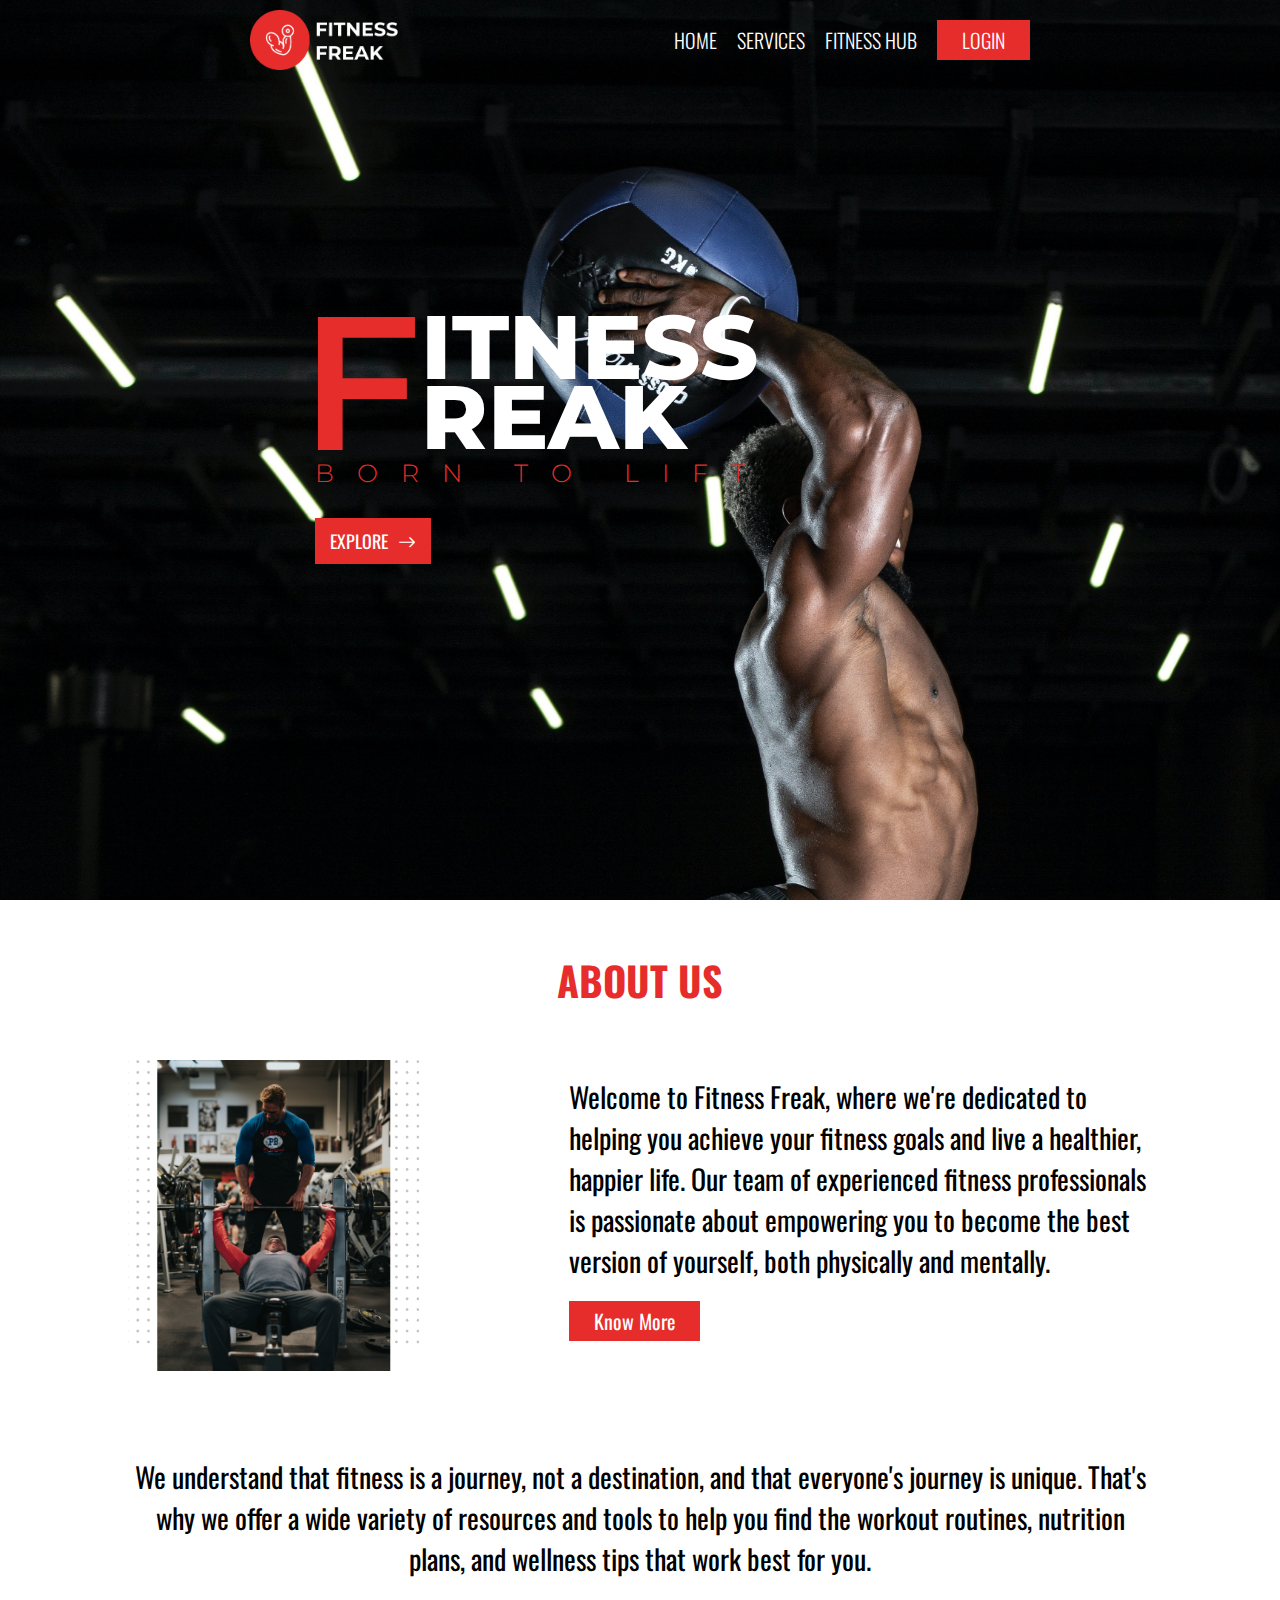
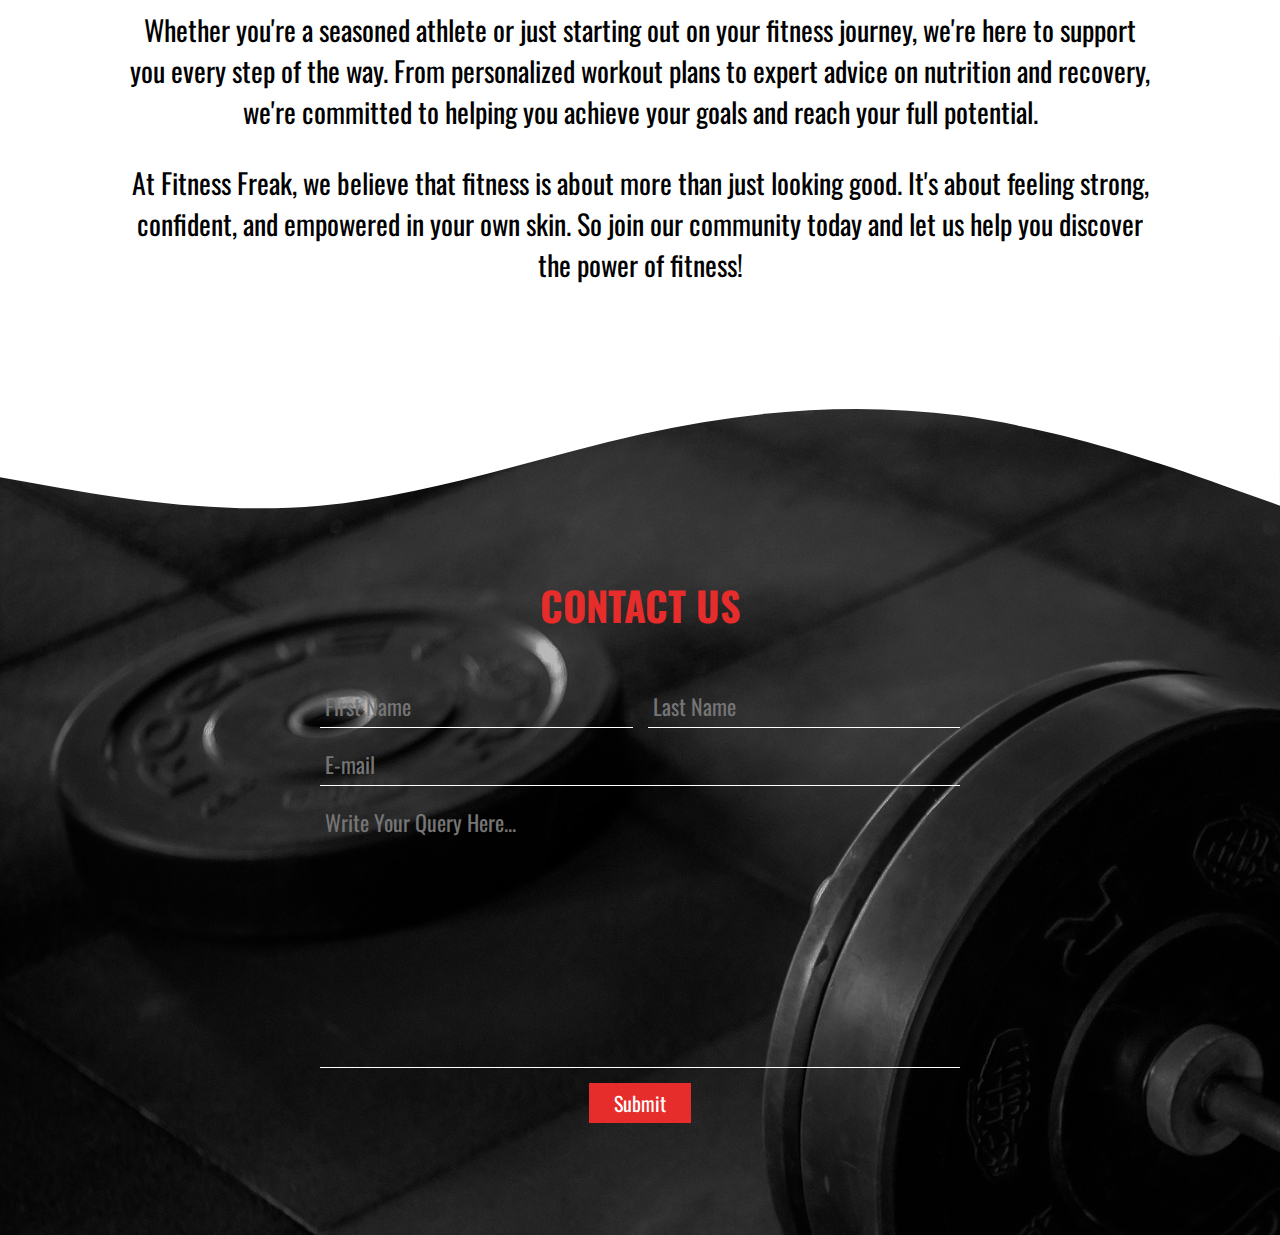
==== index.html @ 58408bea "first commit" ====
<!DOCTYPE html>
<html lang="en">
<head>
    <meta charset="UTF-8">
    <meta http-equiv="X-UA-Compatible" content="IE=edge">
    <meta name="viewport" content="width=device-width, initial-scale=1.0">
    <title>FITNESS FREAK</title>
    <link rel="stylesheet" href="styles/index.css">
</head>
<body>
    
    <div class="section-1">
        <nav>
            <img id="logo" src="/images/logo.png" alt="" srcset="">
            <ul>
                <li><a href="/">HOME</a></li>
                <li><a href="/services.html">SERVICES</a></li>
                <li><a href="/fitnessHub.html">FITNESS HUB</a></li>
                <li><a href="/login.html">LOGIN</a></li>
            </ul>
        </nav>
        <div class="hero-container">
            <div class="text-container">
                <span class="F">F</span>
                <div class="inner-text-container">
                    <span class="itness">ITNESS</span>
                    <span class="reak">REAK</span>
                </div>
            </div>
            <span class="tagline">BORN TO LIFT</span>
            <button class="hero-button">EXPLORE <i class="bi bi-arrow-right"></i></button>
        </div>
    </div>
    <div class="section-2">
        <div class="section-2-wrapper">
            <div class="about-us-container">
                <h1>ABOUT US</h1>
                <div class="about-us">
                    <div class="about-us-image">
                        <img src="/images/pattern.png" alt="pattern">
                        <img src="/images/aboutUs.jpg" class="about-us-overlay-image" alt="">

                    </div>
                    <div class="about-us-data">
                        <p>Welcome to Fitness Freak, where we're dedicated to helping you achieve your fitness goals and live a healthier, happier life. Our team of experienced fitness professionals is passionate about empowering you to become the best version of yourself, both physically and mentally.
                        </p>
                        <button class="about-us-know-more">Know More</button>
                    </div>
                </div>
                <div class="about-us-container-2">
                    <p>We understand that fitness is a journey, not a destination, and that everyone's journey is unique. That's why we offer a wide variety of resources and tools to help you find the workout routines, nutrition plans, and wellness tips that work best for you.</p>
                    <p>Whether you're a seasoned athlete or just starting out on your fitness journey, we're here to support you every step of the way. From personalized workout plans to expert advice on nutrition and recovery, we're committed to helping you achieve your goals and reach your full potential.</p>
                    <p>At Fitness Freak, we believe that fitness is about more than just looking good. It's about feeling strong, confident, and empowered in your own skin. So join our community today and let us help you discover the power of fitness!</p>
                </div>
            </div>
        </div>
    </div>
    <div class="section-3">
        <svg xmlns="http://www.w3.org/2000/svg" viewBox="0 0 1440 320"><path fill="#fff" fill-opacity="1" d="M0,160L60,170.7C120,181,240,203,360,192C480,181,600,139,720,112C840,85,960,75,1080,90.7C1200,107,1320,149,1380,170.7L1440,192L1440,0L1380,0C1320,0,1200,0,1080,0C960,0,840,0,720,0C600,0,480,0,360,0C240,0,120,0,60,0L0,0Z"></path></svg>
        <div class="section-3-wrapper">
            <div class="contact-us-container">
                <h1>CONTACT US</h1>
                <form action="" class="contact-us">
                    <div class="input-wrapper">
                        <input type="text" placeholder="First Name" required>
                        <input type="text" placeholder="Last Name" required>
                    </div>
                    <input type="email" placeholder="E-mail" required>
                    <textarea name="" id="" cols="30" rows="8" placeholder="Write Your Query Here..."></textarea>
                    <button class="contact-us-submit">Submit</button>
                </form> 
    
            </div>
        </div>
    </div>
    <footer>
        
    </footer>
</body>
</html>
---- styles/index.css ----
@import url('https://fonts.googleapis.com/css2?family=Montserrat:wght@100;200;300;400;500;600;800&family=Oswald:wght@200;300;400;500&display=swap');
@import url("https://cdn.jsdelivr.net/npm/bootstrap-icons@1.10.4/font/bootstrap-icons.css");

:root{
    --main : #E62D2B;
}
*{
    padding: 0;
    margin: 0;
    font-family: 'Oswald', sans-serif;
    box-sizing: border-box;
}
nav{
    display: flex;
    justify-content: space-between;
    align-items: center;
    height: 80px;
    background-color: transparent;
    padding: 0 250px;
}
nav #logo{
    width: 150px;
}
nav ul{
    display: flex;
    align-items: center;
    gap: 20px;
    text-decoration: none;
}
nav ul li {
    font-size: 20px;
    font-weight: 300;
    list-style: none;
    
}
nav ul li a{
    color: white;
    text-decoration: none;
    
}
nav ul li:last-child{
    background-color: var(--main);
    color: white;
    padding: 0px 20px;
    border: 5px solid var(--main);
}
.section-1{
    width: 100%;
    height:100vh;
    background-image:url(/images/hero.jpg) ;
    background-size: cover;
    background-position: center;
}
.hero-container{
    width: max-content;
    height: calc(100% - 80px);
    display: flex;
    flex-direction: column;
    justify-content: center;
    align-items: flex-start;
    padding: 0 250px;
    
}
.text-container{
    width: auto;
    height: auto;
    display: flex;
    align-items: center;
    margin-top: -150px;
    margin-left: 50px;

}
.text-container .F{
    font-size: 190px;
    font-family: 'Montserrat', sans-serif;
    font-weight: 600;
    color: var(--main);
    
}
.inner-text-container{
    display: flex;
    flex-direction: column;
}
.inner-text-container .itness , .inner-text-container .reak{
    font-size: 90px;
    font-family: 'Montserrat', sans-serif;
    font-weight: 800;
    line-height: 70px;
    color: white;
}
.tagline{
    color: var(--main);
    font-family: 'Montserrat', sans-serif;
    font-weight: 300;
    font-size: 25px;
    letter-spacing: 23px;
    margin-left: 65px;
    margin-top: -40px;
}
.hero-button{
    background-color: var(--main);
    margin-left: 65px;
    margin-top: 30px;
    color: white;
    padding: 5px 10px;
    font-size: 18px;
    border: 5px solid var(--main);
    cursor: pointer;
    display: flex;
    gap: 10px;
    transition: 0.5s ease-in-out;
}
.hero-button:hover{
    gap: 25px;
}
.section-2{
    width: 100%;
    min-height: 100vh;
    
}
.section-2-wrapper{
    width: 80%;
    margin: 0 auto; 
}
.about-us-container,.contact-us-container{
    display: flex;
    justify-content: center;
    align-items: center;
    flex-direction: column;
    padding: 50px 0;
}
.about-us-container h1, .contact-us-container h1{
    color: var(--main);
    font-size: 40px;
}
.about-us{
    display: flex;
    width: 100%;
    justify-content: space-between;
    gap: 150px;
    margin: 50px 0;

}
.about-us-image{
    width: 50%;
    position: relative;
}
.about-us-image img{
    width: 100%;
}
.about-us-image .about-us-overlay-image{
    position: absolute;
    left: -10%;
    width: 80%;
    height: 105%;
    object-fit: cover;
    object-position: top;
    transform: translate(25%,0);
}
.about-us-data{
    
    width: 100%;
    display: flex;
    justify-content: center;
    flex-direction: column;
    gap: 20px;
}
.about-us-know-more{
    background-color: var(--main);
    color: white;
    padding: 0px 20px;
    border: 5px solid var(--main);
    width: fit-content;
    font-size: 20px;
    cursor: pointer;
}
.about-us-data p {
    font-size: 28px;
}
.about-us-container-2{
    display: flex;
    flex-direction: column;
    justify-content: center;
    align-items: center;
    margin-top: 50px;
}
.about-us-container-2 p {
    font-size: 28px;
    text-align: center;
}
.about-us-container-2 > *:not(:last-child) {
    margin-bottom: 30px;
}
.section-3{
    min-height: 100vh;
    width: 100%;
    background-image: url(/images/contact.png);
}
.section-3-wrapper{
    width: 50%;
    margin: 0 auto;
    
}
.contact-us{
    display: flex;
    flex-direction: column;
    justify-content: center;
    align-items: center;
    width: 100%;
    height: 100%;
    margin-top: 50px;
    gap: 15px;
}
.input-wrapper{
    display: flex;
    flex-direction: row;
    width: 100%;
    gap: 15px;

}
.contact-us input, .contact-us textarea{
    width: 100%;
}
.contact-us textarea{
    height: 50%;
}
.contact-us input, .contact-us textarea{
    background: transparent;
    border: none;
    border-bottom: 1px solid white;
    padding: 5px 5px;
    font-size: 22px;
    color: white;
    resize: none;
    outline: none;
}
.contact-us-container{
    margin-top: -100px;
    height: 100%;
}
.contact-us-submit{
    background-color: var(--main);
    color: white;
    padding: 0px 20px;
    border: 5px solid var(--main);
    width: fit-content;
    font-size: 20px;
    cursor: pointer;
}
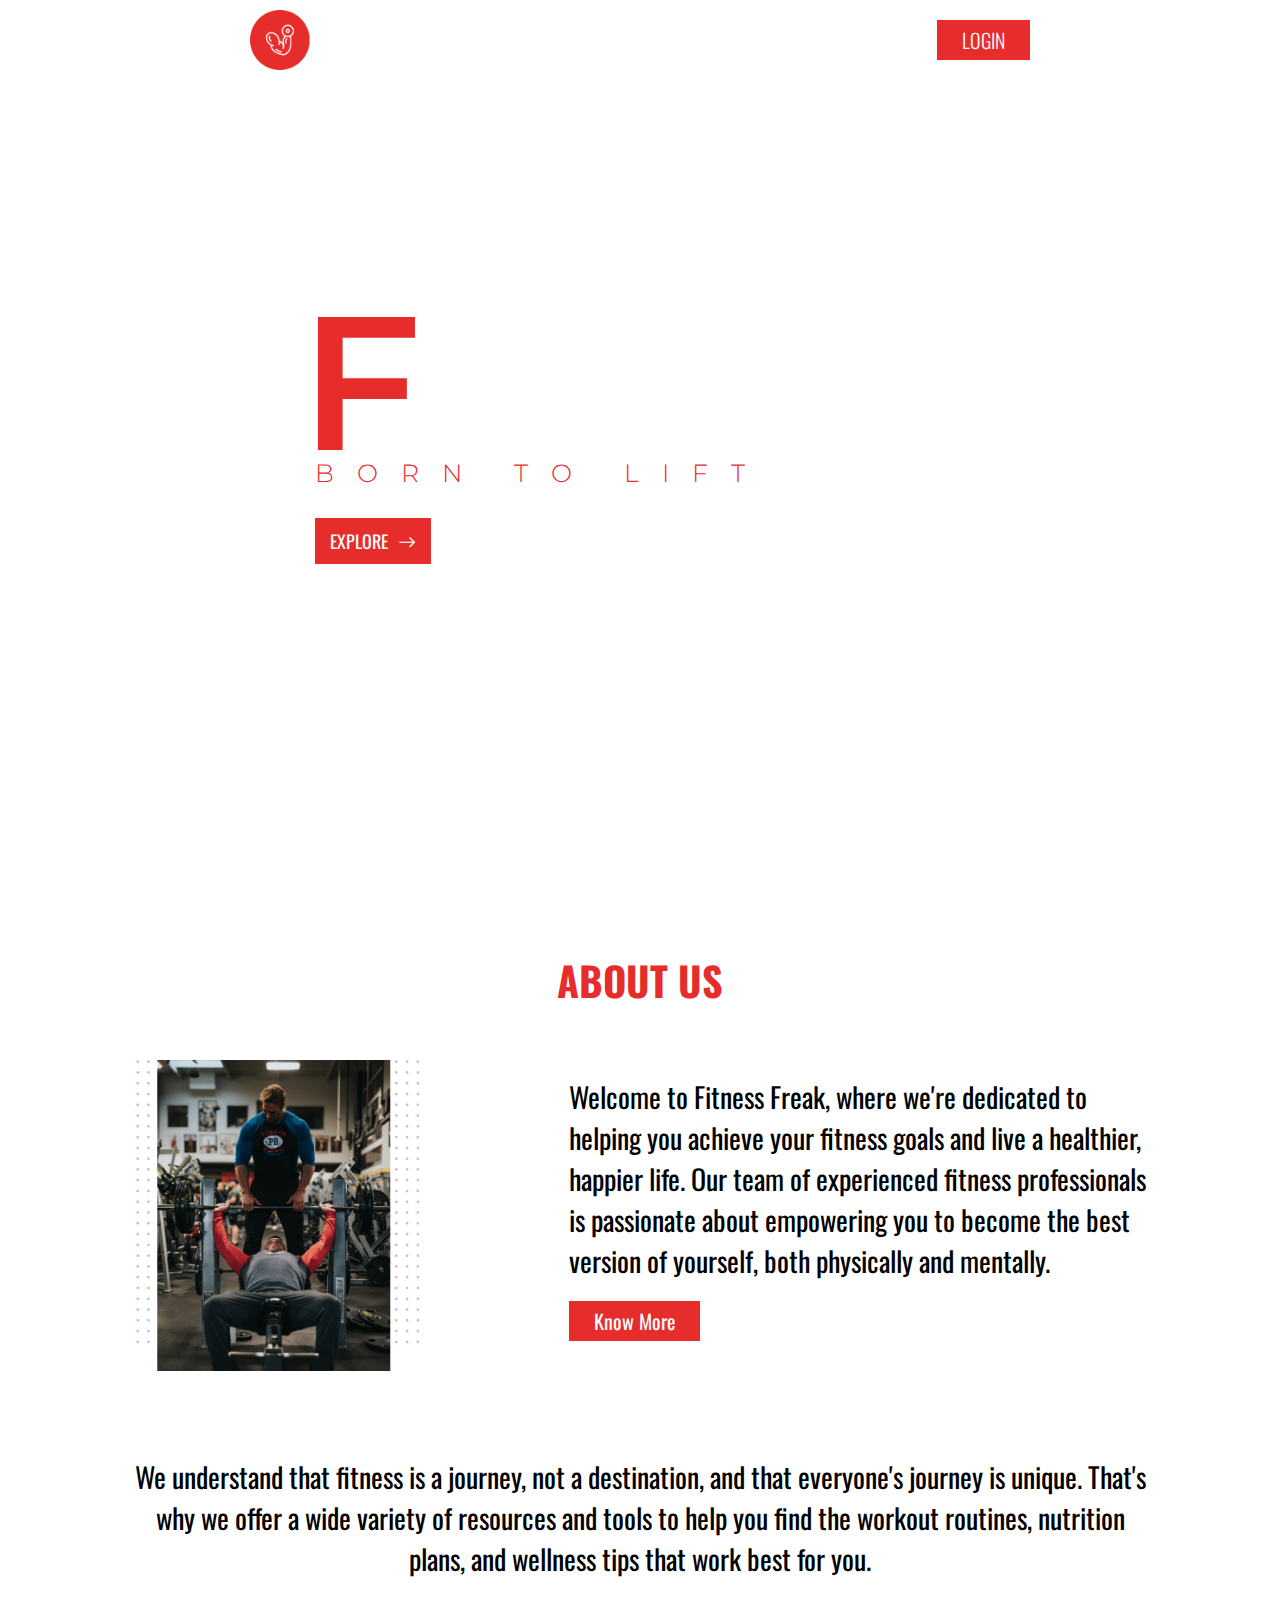
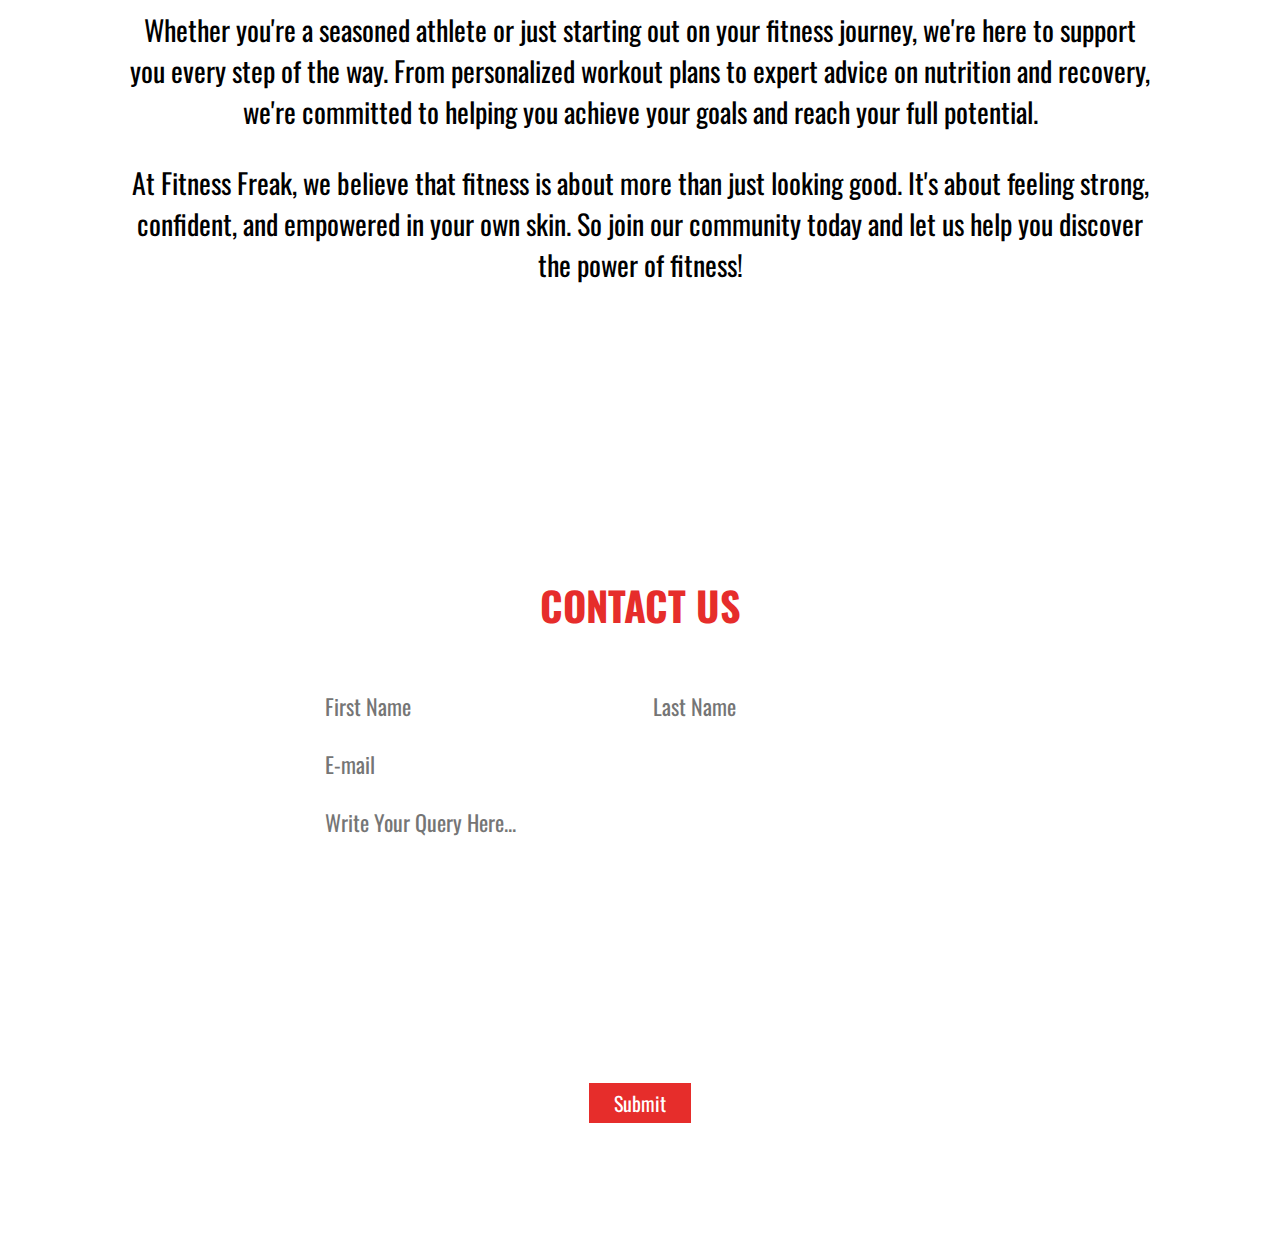
==== commit 9d28ff2a: "images commit" ====
--- a/index.html
+++ b/index.html
@@ -11,12 +11,12 @@
     
     <div class="section-1">
         <nav>
-            <img id="logo" src="/images/logo.png" alt="" srcset="">
+            <img id="logo" src="images/logo.png" alt="" srcset="">
             <ul>
                 <li><a href="/">HOME</a></li>
-                <li><a href="/services.html">SERVICES</a></li>
-                <li><a href="/fitnessHub.html">FITNESS HUB</a></li>
-                <li><a href="/login.html">LOGIN</a></li>
+                <li><a href="services.html">SERVICES</a></li>
+                <li><a href="fitnessHub.html">FITNESS HUB</a></li>
+                <li><a href="login.html">LOGIN</a></li>
             </ul>
         </nav>
         <div class="hero-container">
@@ -37,8 +37,8 @@
                 <h1>ABOUT US</h1>
                 <div class="about-us">
                     <div class="about-us-image">
-                        <img src="/images/pattern.png" alt="pattern">
-                        <img src="/images/aboutUs.jpg" class="about-us-overlay-image" alt="">
+                        <img src="images/pattern.png" alt="pattern">
+                        <img src="images/aboutUs.jpg" class="about-us-overlay-image" alt="">
 
                     </div>
                     <div class="about-us-data">
@@ -74,7 +74,7 @@
         </div>
     </div>
     <footer>
-        
+
     </footer>
 </body>
 </html>--- a/styles/index.css
+++ b/styles/index.css
@@ -47,7 +47,7 @@
 .section-1{
     width: 100%;
     height:100vh;
-    background-image:url(/images/hero.jpg) ;
+    background-image:url(images/hero.jpg) ;
     background-size: cover;
     background-position: center;
 }
@@ -194,7 +194,7 @@
 .section-3{
     min-height: 100vh;
     width: 100%;
-    background-image: url(/images/contact.png);
+    background-image: url(images/contact.png);
 }
 .section-3-wrapper{
     width: 50%;
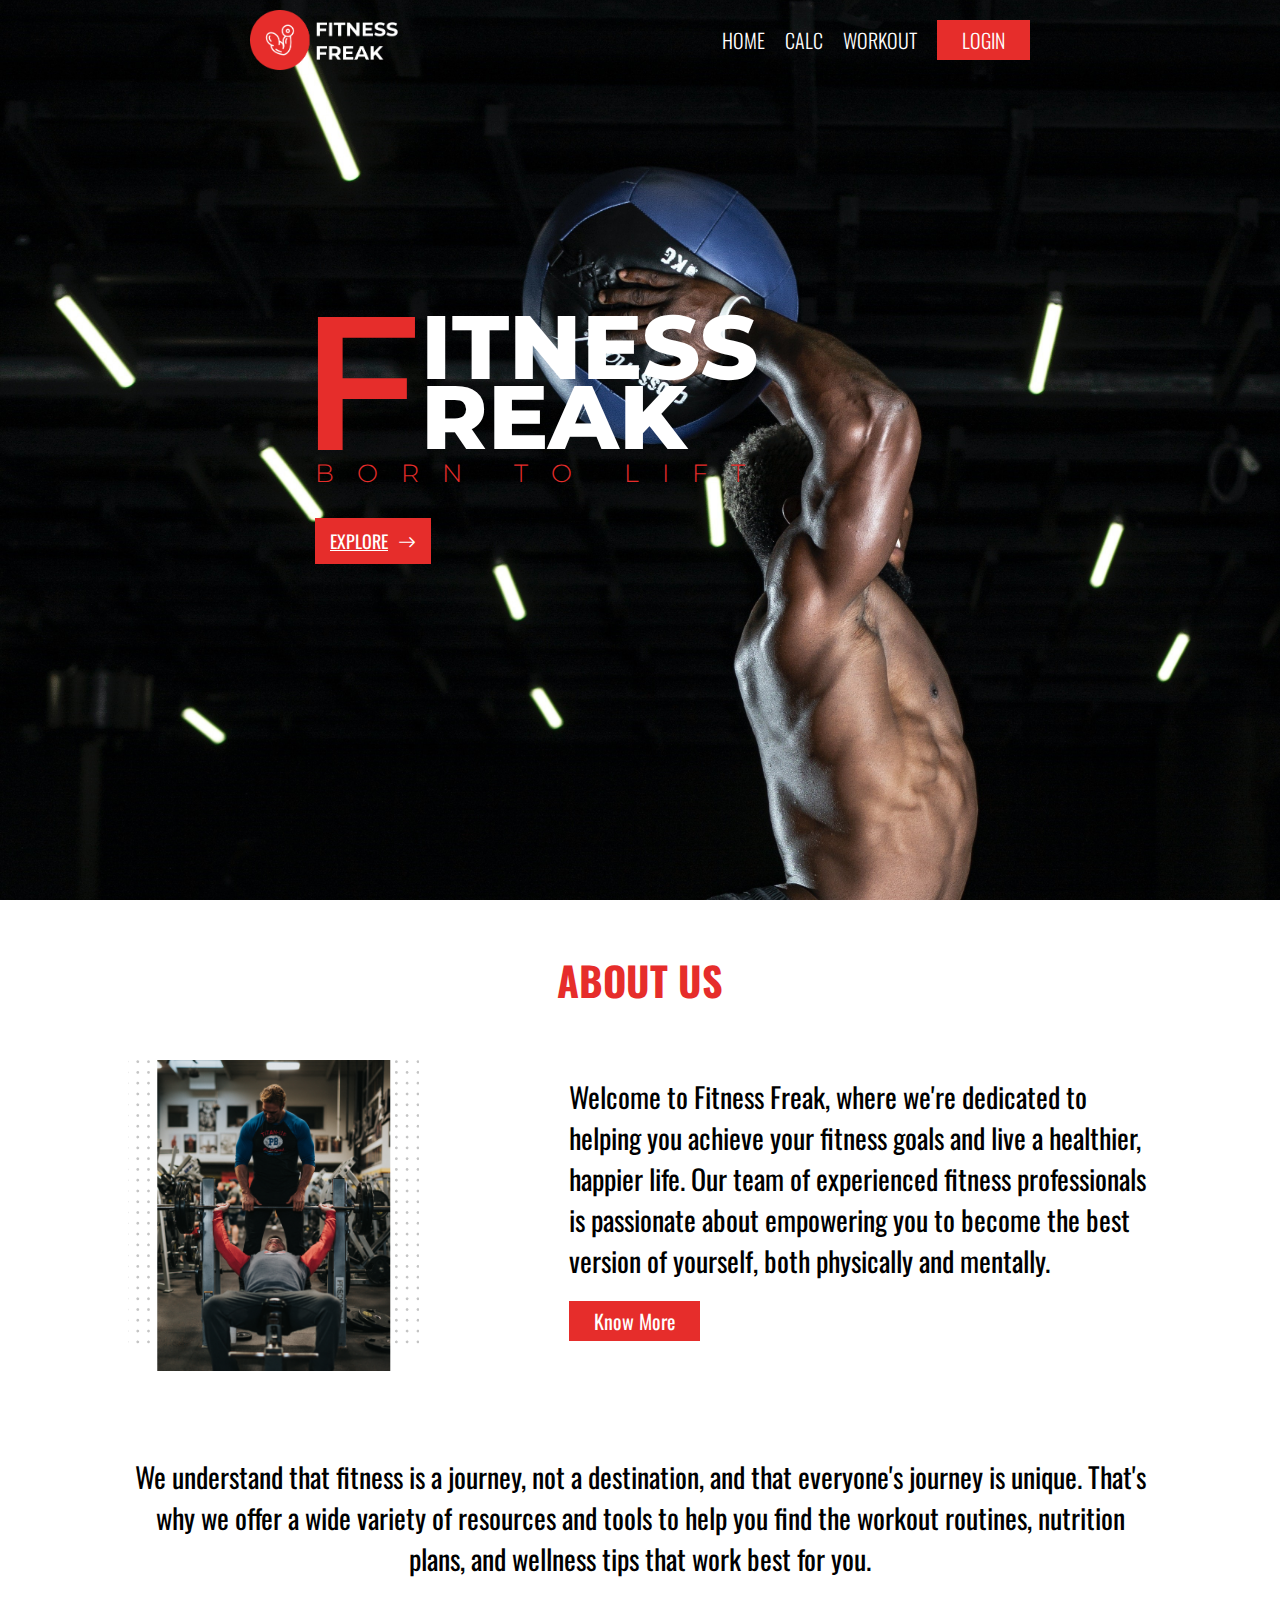
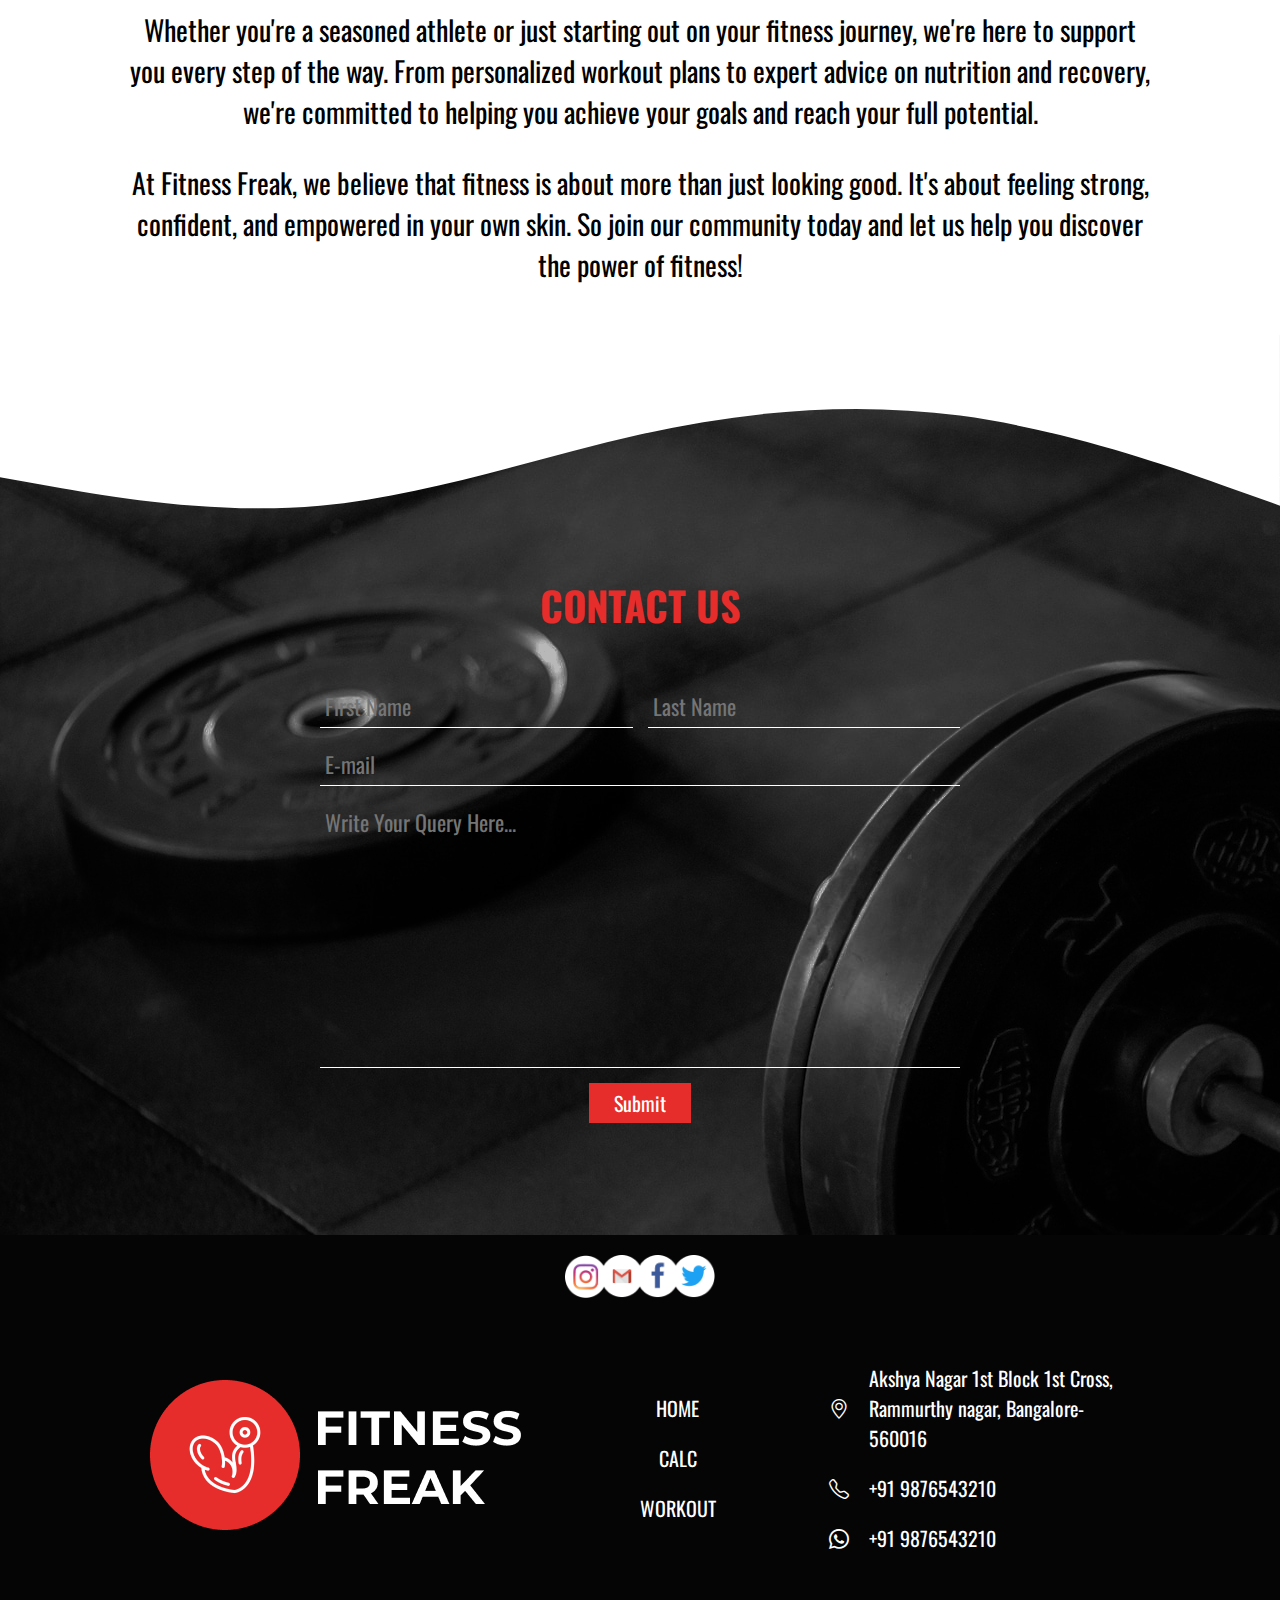
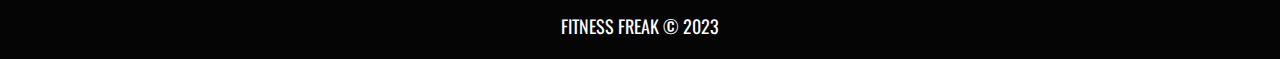
==== commit cfddc0ba: "final commit" ====
--- a/index.html
+++ b/index.html
@@ -13,12 +13,12 @@
         <nav>
             <img id="logo" src="images/logo.png" alt="" srcset="">
             <ul>
-                <li><a href="/">HOME</a></li>
-                <li><a href="services.html">SERVICES</a></li>
-                <li><a href="fitnessHub.html">FITNESS HUB</a></li>
+                <li><a href="index.html">HOME</a></li>
+                <li><a href="services.html">CALC</a></li>
+                <li><a href="workout.html">WORKOUT</a></li>
                 <li><a href="login.html">LOGIN</a></li>
             </ul>
-        </nav>
+          </nav>
         <div class="hero-container">
             <div class="text-container">
                 <span class="F">F</span>
@@ -28,10 +28,10 @@
                 </div>
             </div>
             <span class="tagline">BORN TO LIFT</span>
-            <button class="hero-button">EXPLORE <i class="bi bi-arrow-right"></i></button>
+            <a href="#section-2" class="hero-button" >EXPLORE <i class="bi bi-arrow-right"></i></a>
         </div>
     </div>
-    <div class="section-2">
+    <div class="section-2" id="section-2">
         <div class="section-2-wrapper">
             <div class="about-us-container">
                 <h1>ABOUT US</h1>
@@ -74,7 +74,34 @@
         </div>
     </div>
     <footer>
-
+        <div class="socials">
+            <img class="footer-socials-img" src="images/Group 8.png" alt="" srcset="">
+        </div>
+        <div class="footer-container">
+            <div class="footer-logo">
+                <img src="images/logo.png" alt="" srcset="">
+            </div>  
+            <div class="footer-links">
+                <a href="index.html">HOME</a>
+                <a href="services.html">CALC</a>
+                <a href="workout.html">WORKOUT</a>
+            </div>
+            <div class="footer-contacts">
+                <div class="contacts-wrapper">
+                    <i class="bi bi-geo-alt"></i>
+                    <span>Akshya Nagar 1st Block 1st Cross, Rammurthy nagar, Bangalore-560016</span>
+                </div>
+                <div class="contacts-wrapper">
+                    <i class="bi bi-telephone"></i>
+                    <span>+91 9876543210</span>
+                </div>
+                <div class="contacts-wrapper">
+                    <i class="bi bi-whatsapp"></i>
+                    <span> +91 9876543210</span>
+                </div>
+            </div>
+        </div>
+        <span class="copywright">FITNESS FREAK © 2023</span>
     </footer>
 </body>
-</html>+</html>
--- a/styles/index.css
+++ b/styles/index.css
@@ -10,6 +10,9 @@
     font-family: 'Oswald', sans-serif;
     box-sizing: border-box;
 }
+html{
+    scroll-behavior: smooth;
+}
 nav{
     display: flex;
     justify-content: space-between;
@@ -47,7 +50,7 @@
 .section-1{
     width: 100%;
     height:100vh;
-    background-image:url(images/hero.jpg) ;
+    background-image:url(../images/hero.jpg) ;
     background-size: cover;
     background-position: center;
 }
@@ -194,7 +197,7 @@
 .section-3{
     min-height: 100vh;
     width: 100%;
-    background-image: url(images/contact.png);
+    background-image: url(../images/contact.png);
 }
 .section-3-wrapper{
     width: 50%;
@@ -246,4 +249,59 @@
     width: fit-content;
     font-size: 20px;
     cursor: pointer;
+}
+footer{
+    background-color: rgb(5, 5, 5);
+    display: flex;
+    flex-direction: column;
+    width: 100%;
+    height: auto;
+    justify-content: center;
+    align-items: center;
+    padding: 20px 150px;
+}
+.footer-socials-img{
+    width: 150px;
+}
+.footer-container{
+    display: flex;
+    flex-direction: row;
+    justify-content: center;
+    align-items: center;
+    width: 100%;
+    margin: 50px 0;
+}
+.footer-logo,.footer-links,.footer-contacts{
+    width: 100%;
+}
+.footer-links,.footer-contacts{
+    display: flex;
+    flex-direction: column;
+    justify-content: center;
+    align-items: center;
+    height: 100%;
+}
+.footer-links a{
+    padding: 10px 0;
+    text-decoration: none;
+    color: white;
+    font-size: 20px;
+}
+.footer-contacts {
+    align-items: flex-start;
+    height: 100%;
+}
+.contacts-wrapper{
+    display: flex;
+    flex-direction: row;
+    justify-content: start;
+    align-items: center;
+    color: white;
+    gap: 50px 20px;
+    padding: 10px 0;
+    font-size: 20px;
+}
+.copywright{
+    color: white;
+    font-size: 18px;
 }